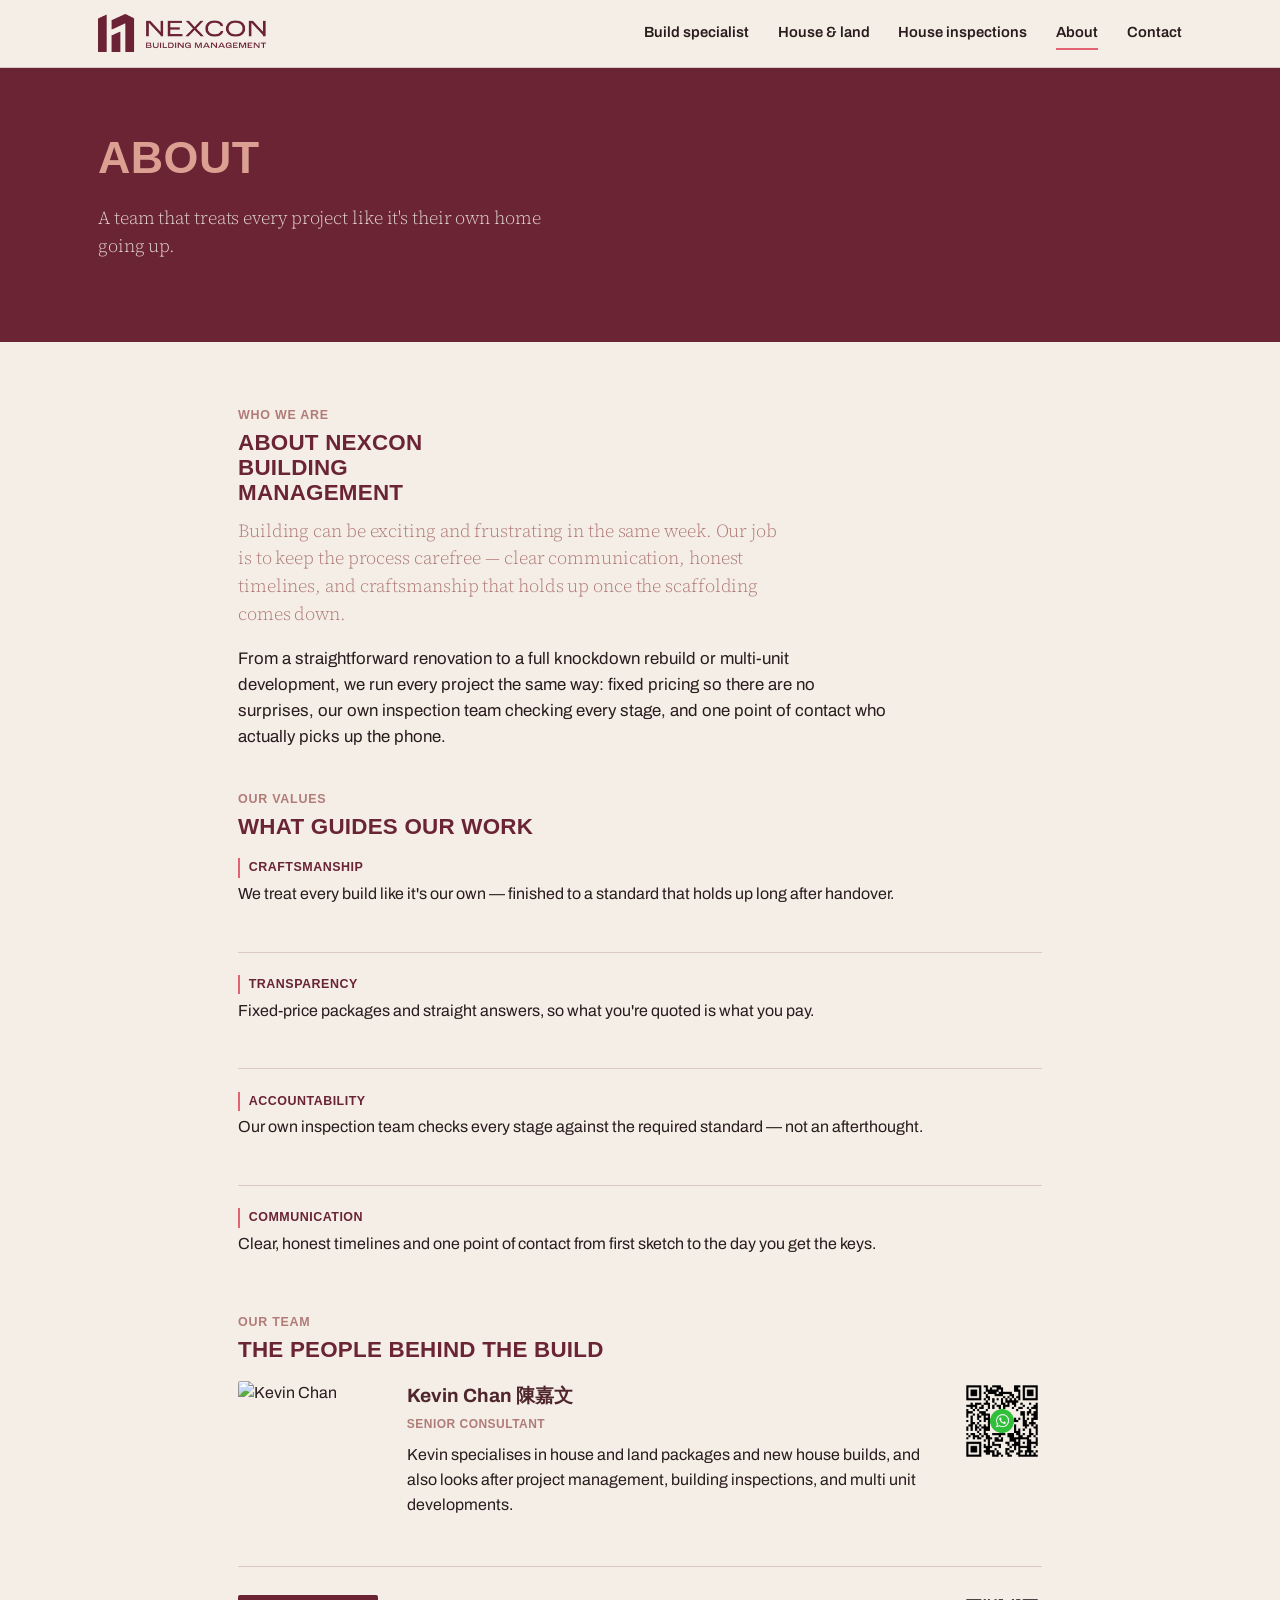
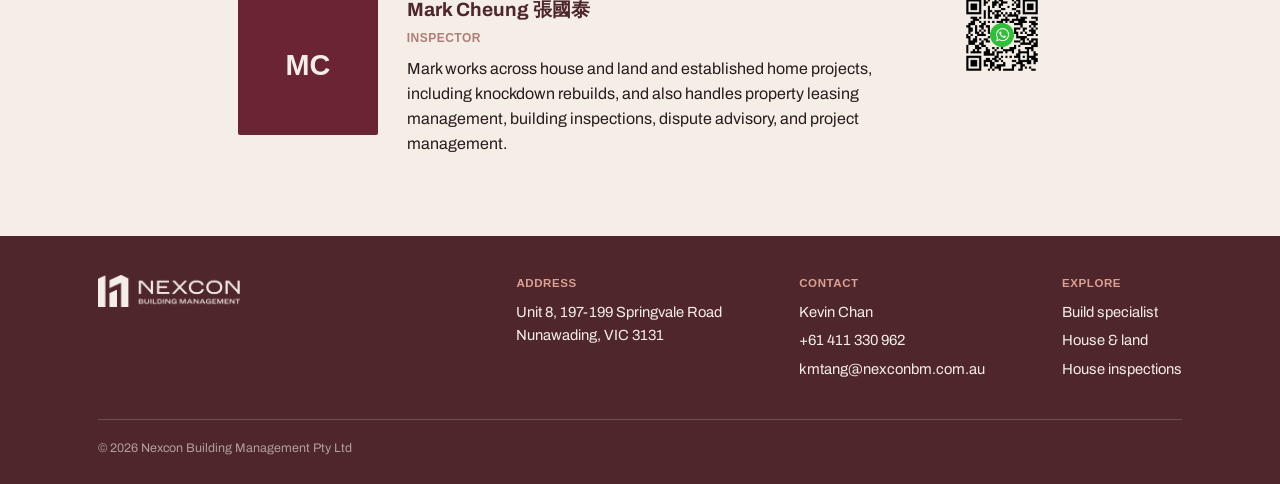
==== about/index.html @ 0f06428e "update" ====
<!DOCTYPE html>
<html lang="en">
<head>
<meta charset="UTF-8">
<meta name="viewport" content="width=device-width, initial-scale=1.0">
<title>About — Nexcon Building Management</title>
<meta name="description" content="Nexcon Building Management is a Melbourne-based building company specialising in renovations, knockdown rebuilds, custom design, and multi-unit development.">
<link rel="preconnect" href="https://fonts.googleapis.com">
<link rel="preconnect" href="https://fonts.gstatic.com" crossorigin>
<link href="https://fonts.googleapis.com/css2?family=Archivo+Expanded:wght@500;600;700;800&family=Archivo:wght@400;500;600;700&family=Source+Serif+Pro:ital,wght@0,300;0,400;1,300;1,400&display=swap" rel="stylesheet">
<link rel="stylesheet" href="../styles.css?v=2">
</head>
<body>

<a class="skip-link" href="#main">Skip to content</a>

<header class="site-header">
  <div class="header-inner">
    <a href="../home/#top" class="logo">
      <img src="../nexcon-logo-horizontal.png" alt="Nexcon Building Management" class="logo-img">
    </a>
    <nav class="site-nav" id="siteNav">
      <a href="../home/#services">Build specialist</a>
      <a href="../home/#house-and-land">House &amp; land</a>
      <a href="../home/#inspection">House inspections</a>
      <a href="../about/" class="is-active">About</a>
      <a href="#footer-contact">Contact</a>
    </nav>
    <button class="nav-toggle" id="navToggle" aria-label="Toggle menu" aria-expanded="false" aria-controls="siteNav"><span></span></button>
  </div>
</header>


<main id="main">

  <div class="page-intro">
    <div class="page-intro-inner">
      <h1 class="heading heading-on-dark">About</h1>
      <p class="lede lede-on-dark">A team that treats every project like it's their own home going up.</p>
    </div>
  </div>

  <div class="content-block">
    <div class="wrap" style="max-width:900px;">
      <p class="eyebrow">Who we are</p>
      <h2 class="heading" style="font-size:1.4rem; max-width:20ch;">About Nexcon Building Management</h2>
      <p class="lede" style="max-width:60ch;">Building can be exciting and frustrating in the same week. Our job is to keep the process carefree — clear communication, honest timelines, and craftsmanship that holds up once the scaffolding comes down.</p>
      <p class="body-copy" style="font-size:1.05rem; max-width:65ch;">From a straightforward renovation to a full knockdown rebuild or multi-unit development, we run every project the same way: fixed pricing so there are no surprises, our own inspection team checking every stage, and one point of contact who actually picks up the phone.</p>

      <div style="margin-top:2.5rem;">
        <p class="eyebrow">Our values</p>
        <h2 class="heading" style="font-size:1.4rem; margin-bottom:1.2rem;">What guides our work</h2>
        <div class="service-list">
          <div class="service-item">
            <p class="detail-label">Craftsmanship</p>
            <p class="body-copy">We treat every build like it's our own — finished to a standard that holds up long after handover.</p>
          </div>
          <div class="service-item">
            <p class="detail-label">Transparency</p>
            <p class="body-copy">Fixed-price packages and straight answers, so what you're quoted is what you pay.</p>
          </div>
          <div class="service-item">
            <p class="detail-label">Accountability</p>
            <p class="body-copy">Our own inspection team checks every stage against the required standard — not an afterthought.</p>
          </div>
          <div class="service-item">
            <p class="detail-label">Communication</p>
            <p class="body-copy">Clear, honest timelines and one point of contact from first sketch to the day you get the keys.</p>
          </div>
        </div>
      </div>

      <div style="margin-top:2.5rem;">
        <p class="eyebrow">Our team</p>
        <h2 class="heading" style="font-size:1.4rem; margin-bottom:1.2rem;">The people behind the build</h2>
        <div class="team-list">
          <div class="team-member">
            <img src="kevin-face.jpeg" alt="Kevin Chan" class="team-photo">
            <div>
              <p class="team-name">Kevin Chan 陳嘉文</p>
              <p class="team-role">Senior Consultant</p>
              <p class="body-copy">Kevin specialises in house and land packages and new house builds, and also looks after project management, building inspections, and multi unit developments.</p>
            </div>
            <img src="Kevin-whatsapp-QRcode.png" alt="Scan to chat with Kevin on WhatsApp" class="whatsapp-qr">
          </div>
          <div class="team-member">
            <div class="team-photo team-photo-placeholder" aria-hidden="true">MC</div>
            <div>
              <p class="team-name">Mark Cheung 張國泰</p>
              <p class="team-role">Inspector</p>
              <p class="body-copy">Mark works across house and land and established home projects, including knockdown rebuilds, and also handles property leasing management, building inspections, dispute advisory, and project management.</p>
            </div>
            <img src="Mark-whatsapp-QRcode.png" alt="Scan to chat with Mark on WhatsApp" class="whatsapp-qr">
          </div>
        </div>
      </div>
    </div>
  </div>

</main>

<footer id="footer-contact">
  <div class="wrap">
    <div class="footer-inner">
      <div class="footer-logo">
        <img src="../nexcon-logo-horizontal-light.png" alt="Nexcon Building Management" class="logo-img">
      </div>
      <div class="footer-cols">
        <div class="footer-col">
          <h4>Address</h4>
          <p>Unit 8, 197-199 Springvale Road<br>Nunawading, VIC 3131</p>
        </div>
        <div class="footer-col">
          <h4>Contact</h4>
          <a href="Kevin-Chan">Kevin Chan</a>
          <a href="tel:+61411330962">+61 411 330 962</a>
          <a href="mailto:kmtang@nexconbm.com.au">kmtang@nexconbm.com.au</a>
        </div>
        <div class="footer-col">
          <h4>Explore</h4>
          <a href="../home/#services">Build specialist</a>
          <a href="../home/#house-and-land">House &amp; land</a>
          <a href="../home/#inspection">House inspections</a>
        </div>
      </div>
    </div>
    <div class="footer-bottom">&copy; <span id="year"></span> Nexcon Building Management Pty Ltd</div>
  </div>
</footer>

<script>
  const navToggle = document.getElementById('navToggle');
  const siteNav = document.getElementById('siteNav');
  navToggle.addEventListener('click', () => {
    const open = siteNav.classList.toggle('is-open');
    navToggle.setAttribute('aria-expanded', String(open));
  });
  siteNav.querySelectorAll('a').forEach(link => {
    link.addEventListener('click', () => {
      siteNav.classList.remove('is-open');
      navToggle.setAttribute('aria-expanded', 'false');
    });
  });

  document.getElementById('year').textContent = new Date().getFullYear();
</script>


</body>
</html>
---- styles.css ----
:root{
  --bordeaux:#6A2434;
  --mahogany:#4F262B;
  --rosewood:#B17C78;
  --blush:#DCA093;
  --sandstone:#F4EEE7;
  --rosette:#E26473;
  --ochre:#B78C00;
  --text:#2A1B1D;
  --line-on-sand: rgba(106,36,52,0.18);
  --line-on-bordeaux: rgba(220,160,147,0.22);
  --ex: "Archivo Expanded", sans-serif;
  --sans: "Archivo", -apple-system, Segoe UI, sans-serif;
  --serif: "Source Serif Pro", Georgia, serif;
  --max: 1180px;
}
*{box-sizing:border-box;}
html{scroll-behavior:smooth;}
@media (prefers-reduced-motion: reduce){ html{scroll-behavior:auto;} }
body{margin:0; font-family:var(--sans); background:var(--sandstone); color:var(--text); line-height:1.55; -webkit-font-smoothing:antialiased;}
p{margin:0 0 1em;}
a{color:inherit;}
svg{display:block;}
.visually-hidden{position:absolute;width:1px;height:1px;overflow:hidden;clip:rect(0 0 0 0);}
.skip-link{position:absolute; left:-999px; top:0; background:var(--rosette); color:#fff; padding:0.75em 1.2em; z-index:1000; font-weight:600;}
.skip-link:focus{left:1em; top:1em;}
:focus-visible{ outline:2px solid var(--rosette); outline-offset:3px; }

.wrap{max-width:var(--max); margin:0 auto; padding:0 clamp(1.25rem, 4vw, 3rem);}

/* type roles per brand system */
.eyebrow{font-family:var(--ex); font-weight:700; text-transform:uppercase; letter-spacing:0.06em; font-size:0.78rem; color:var(--rosewood); margin:0 0 0.4em;}
.heading{font-family:var(--ex); font-weight:700; text-transform:uppercase; letter-spacing:0.01em; line-height:1.12; margin:0 0 0.5em; color:var(--bordeaux);}
.heading-on-dark{color:var(--blush);}
.lede{font-family:var(--serif); font-weight:300; font-size:1.15rem; color:var(--rosewood); line-height:1.5; letter-spacing:-0.005em;}
.lede-on-dark{color:rgba(244,238,231,0.85);}
.detail-label{font-family:var(--ex); font-weight:600; text-transform:uppercase; letter-spacing:0.04em; font-size:0.78rem; color:var(--bordeaux); margin:0 0 0.35em; padding-left:0.7em; border-left:2px solid var(--rosette);}
.body-copy{font-family:var(--sans); font-size:1rem; color:var(--text);}
.statement{font-family:var(--ex); font-weight:700; text-transform:uppercase; font-size:clamp(1.5rem,3vw,2rem); color:var(--bordeaux); line-height:1.25;}
.quote{font-family:var(--serif); font-style:italic; font-weight:300; color:var(--rosewood); letter-spacing:-0.01em;}

/* ---------- header ---------- */
.site-header{position:sticky; top:0; z-index:100; background:var(--sandstone); border-bottom:1px solid var(--line-on-sand);}
.header-inner{max-width:var(--max); margin:0 auto; padding:0.9rem clamp(1.25rem,4vw,3rem); display:flex; align-items:center; justify-content:space-between; gap:1.5rem;}
.logo{display:flex; align-items:center; text-decoration:none;}
.logo-img{height:38px; width:auto; display:block;}
.site-nav{display:flex; align-items:center; gap:clamp(1rem,2.5vw,1.8rem);}
.site-nav a{text-decoration:none; font-size:0.92rem; font-weight:600; color:var(--text); padding:0.3em 0; border-bottom:2px solid transparent;}
.site-nav a:hover{border-color:var(--rosette);}
.site-nav a.is-active{border-color:var(--rosette);}
.pill{display:inline-block; font-family:var(--sans); font-weight:700; font-size:0.85rem; text-decoration:none; padding:0.7em 1.4em; border-radius:999px; transition:background-color .2s, color .2s;}
.pill-primary{background:var(--bordeaux); color:var(--sandstone);}
.pill-primary:hover{background:var(--mahogany);}
.pill-outline{border:1.5px solid var(--sandstone); color:var(--sandstone);}
.pill-outline:hover{background:rgba(244,238,231,0.12);}
.nav-toggle{display:none; width:2.2rem; height:2.2rem; border:none; background:none; cursor:pointer; position:relative;}
.nav-toggle::before, .nav-toggle span, .nav-toggle::after{content:""; position:absolute; left:0.35rem; right:0.35rem; height:2px; background:var(--bordeaux);}
.nav-toggle::before{top:0.65rem;} .nav-toggle span{top:1.05rem;} .nav-toggle::after{top:1.45rem;}
@media (max-width:860px){
  .nav-toggle{display:block;}
  .site-nav{position:absolute; top:100%; left:0; right:0; background:var(--sandstone); flex-direction:column; align-items:flex-start; padding:1rem clamp(1.25rem,4vw,3rem) 1.5rem; gap:0.9rem; border-bottom:1px solid var(--line-on-sand); display:none;}
  .site-nav.is-open{display:flex;}
}

/* ---------- hero ---------- */
.hero{background-color:var(--bordeaux); color:var(--sandstone); background-image:url('linework-mahogany.png'); background-repeat:no-repeat; background-position:center -500px; background-size:135% auto;}
.hero-inner{max-width:var(--max); margin:0 auto; padding:clamp(3rem,7vw,5.5rem) clamp(1.25rem,4vw,3rem) clamp(3.5rem,8vw,6rem); display:grid; grid-template-columns:1.1fr 0.9fr; gap:clamp(2rem,5vw,4rem); align-items:center; position:relative; z-index:1;}
.hero h1{font-size:clamp(2.1rem,4.6vw,3.3rem);}
.hero .lede{max-width:36ch; font-size:1.15rem;}
.hero-actions{display:flex; flex-wrap:wrap; gap:0.9rem; margin-top:1.7rem;}
.hero-motif{width:100%;}
.hero-motif svg{width:100%; height:auto;}
@media (max-width:900px){ .hero-inner{grid-template-columns:1fr;} .hero-motif{order:-1; max-width:340px; margin:0 auto;} }

/* ---------- page intro (used on non-home pages, same visual language as homepage dividers) ---------- */
.page-intro{background-color:var(--bordeaux); color:var(--blush); position:relative;}
.page-intro-inner{max-width:var(--max); margin:0 auto; padding:clamp(2.6rem,6vw,4rem) clamp(1.25rem,4vw,3rem); position:relative; z-index:1;}
.page-intro h1{font-size:clamp(1.9rem,4vw,2.8rem); max-width:16ch;}
.page-intro .lede{max-width:52ch; margin-top:0.6rem;}

/* ---------- trust strip ---------- */
.trust-strip{background:var(--mahogany);}
.trust-strip-inner{display:grid; grid-template-columns:repeat(4,1fr); gap:1.5rem; padding:1.6rem 0;}
.trust-item{text-align:center; padding:0 0.5rem;}
.trust-figure{font-family:var(--ex); font-weight:800; font-size:1.3rem; color:var(--blush); margin:0 0 0.2em;}
.trust-label{font-family:var(--sans); font-size:0.85rem; color:rgba(244,238,231,0.85); margin:0;}
@media (max-width:700px){ .trust-strip-inner{grid-template-columns:1fr; text-align:center;} }

/* ---------- section divider (mirrors the brand deck's own section pages) ---------- */
.divider{background-color:var(--bordeaux); color:var(--blush); position:relative;}
.divider-inner{max-width:var(--max); margin:0 auto; padding:clamp(2.6rem,6vw,4rem) clamp(1.25rem,4vw,3rem); position:relative; z-index:1;}
.divider .num{font-family:var(--ex); font-weight:700; font-size:0.85rem; color:var(--sandstone); margin-bottom:1.4rem;}
.divider h2{font-size:clamp(1.9rem,4vw,2.8rem); max-width:14ch;}
.divider .lede{max-width:52ch; margin-top:0.6rem;}

/* ---------- content block (label sidebar + content, per brand grid) ---------- */
.content-block{padding:clamp(2.6rem,6vw,4rem) 0;}
.content-grid{display:grid; grid-template-columns:0.85fr 2fr; gap:clamp(1.5rem,4vw,3rem);}
.content-side{border-left:1px solid var(--line-on-sand); padding-left:clamp(1.2rem,3vw,2rem);}
.content-side .heading{font-size:1.15rem;}
@media (max-width:820px){ .content-grid{grid-template-columns:1fr;} .content-side{border-left:none; padding-left:0; border-top:1px solid var(--line-on-sand); padding-top:1.2rem;} }

/* services list (also reused for values lists etc.) */
.service-list{display:grid; gap:1.8rem;}
.service-item{padding-top:1.4rem; border-top:1px solid var(--line-on-sand);}
.service-item:first-child{border-top:none; padding-top:0;}
.service-item h3{font-family:var(--sans); font-weight:700; font-size:1.15rem; margin:0 0 0.4em; color:var(--mahogany);}
.service-item-media{display:grid; grid-template-columns:200px 1fr; gap:1.5rem; align-items:start;}
.service-img{width:200px; height:150px; object-fit:cover; border-radius:2px;}
@media (max-width:600px){ .service-item-media{grid-template-columns:1fr;} .service-img{width:100%; height:180px;} }

/* house and land: listing-card styled after the real property sheet */
.listing{display:grid; grid-template-columns:0.75fr 1fr 1fr; gap:0; border:1px solid var(--line-on-sand); margin-bottom:2.4rem;}
.listing-spec{background:var(--bordeaux); color:var(--sandstone); padding:1.6rem;}
.listing-spec .pkg-name{font-family:var(--ex); font-weight:700; text-transform:uppercase; font-size:1.2rem; margin-bottom:0.9rem;}
.listing-spec dl{margin:0; font-size:0.85rem;}
.listing-spec dt{color:var(--blush); font-family:var(--ex); font-weight:600; text-transform:uppercase; font-size:0.68rem; letter-spacing:0.05em; margin-top:0.7em;}
.listing-spec dd{margin:0.15em 0 0; font-family:var(--sans);}
.listing-plan{padding:1.6rem; display:flex; align-items:center; justify-content:center; background:var(--sandstone);}
.listing-plan svg{width:100%; height:auto; max-width:260px;}
.listing-features{padding:1.6rem; background:#fff;}
.listing-features h4{font-family:var(--ex); font-weight:700; text-transform:uppercase; font-size:0.85rem; color:var(--bordeaux); margin:0 0 0.8em;}
.listing-features ul{margin:0; padding-left:1.1em; font-size:0.92rem;}
.listing-features li{margin-bottom:0.5em;}
@media (max-width:820px){ .listing{grid-template-columns:1fr;} }

.package-sheet{margin-top:1rem; border-top:1px solid var(--bordeaux);}
.package-row{display:grid; grid-template-columns:1.1fr repeat(4,0.8fr) 0.9fr; gap:1rem; padding:1rem 0; border-bottom:1px solid var(--line-on-sand); align-items:center; font-size:0.92rem;}
.package-row.head{font-family:var(--ex); font-size:0.68rem; text-transform:uppercase; letter-spacing:0.05em; color:var(--rosewood); font-weight:700; border-bottom:1px solid var(--bordeaux);}
.package-row .name{font-weight:700; color:var(--mahogany);}
.package-row .price{color:var(--rosette); font-weight:700;}
.note{font-family:var(--serif); font-style:italic; font-weight:300; color:var(--rosewood); font-size:0.92rem; margin-top:1rem;}
@media (max-width:760px){
  .package-row{grid-template-columns:1fr 1fr; row-gap:0.3rem;}
  .package-row.head{display:none;}
  .package-row .name{grid-column:1/-1; font-size:1.05rem; margin-bottom:0.3rem;}
}

/* inspection process */
.process{list-style:none; margin:0; padding:0; display:grid; gap:1.7rem; max-width:640px;}
.process li{display:grid; grid-template-columns:2.4rem 1fr; gap:1.1rem;}
.process .num{font-family:var(--ex); font-weight:700; font-size:1.15rem; color:var(--bordeaux); border:1.5px solid var(--bordeaux); width:2.4rem; height:2.4rem; border-radius:50%; display:flex; align-items:center; justify-content:center;}
.process h3{font-family:var(--sans); font-weight:700; font-size:1.05rem; margin:0 0 0.3em; color:var(--mahogany);}

.callout{display:flex; gap:1rem; margin-top:2.2rem; padding-left:1rem; border-left:2px solid var(--rosette); max-width:520px;}
.callout p{margin:0; font-size:1.2rem;}

/* about statement */
.about-block .quote{font-size:clamp(1.3rem,2.6vw,1.7rem); max-width:26ch; margin-bottom:0.6em;}

/* team */
.team-list{display:grid; gap:2rem;}
.team-member{display:grid; grid-template-columns:140px 1fr auto; gap:1.8rem; align-items:start; padding-top:1.8rem; border-top:1px solid var(--line-on-sand);}
.team-member:first-child{border-top:none; padding-top:0;}
.team-photo{width:140px; height:140px; border-radius:2px; object-fit:cover; display:block;}
.team-photo-placeholder{background:var(--bordeaux); color:var(--sandstone); font-family:var(--ex); font-weight:700; font-size:1.8rem; display:flex; align-items:center; justify-content:center;}
.team-name{font-family:var(--sans); font-weight:700; font-size:1.2rem; color:var(--mahogany); margin:0 0 0.2em;}
.team-role{font-family:var(--ex); font-weight:600; text-transform:uppercase; letter-spacing:0.04em; font-size:0.75rem; color:var(--rosewood); margin:0 0 0.8em;}
@media (max-width:600px){
  .team-member{grid-template-columns:1fr;}
  .team-photo{width:100%; height:220px;}
}

/* whatsapp qr (to the right of a team member's profile) */
.whatsapp-qr{width:80px; height:80px; object-fit:contain; border-radius:2px;}

/* footer */
footer{background:var(--mahogany); color:var(--sandstone); padding:2.4rem 0 1.6rem;}
.footer-inner{display:flex; flex-wrap:wrap; justify-content:space-between; gap:1.6rem; align-items:flex-start;}
.footer-logo{display:flex; align-items:center;}
.footer-logo .logo-img{height:32px;}
.footer-cols{display:flex; gap:clamp(2rem,6vw,5rem); flex-wrap:wrap;}
.footer-col h4{font-family:var(--ex); font-weight:700; text-transform:uppercase; font-size:0.72rem; letter-spacing:0.05em; color:var(--blush); margin:0 0 0.7em;}
.footer-col p, .footer-col a{font-size:0.92rem; margin:0 0 0.4em; text-decoration:none; display:block; color:var(--sandstone);}
.footer-bottom{margin-top:2rem; padding-top:1.2rem; border-top:1px solid rgba(244,238,231,0.2); font-size:0.78rem; color:rgba(244,238,231,0.6);}
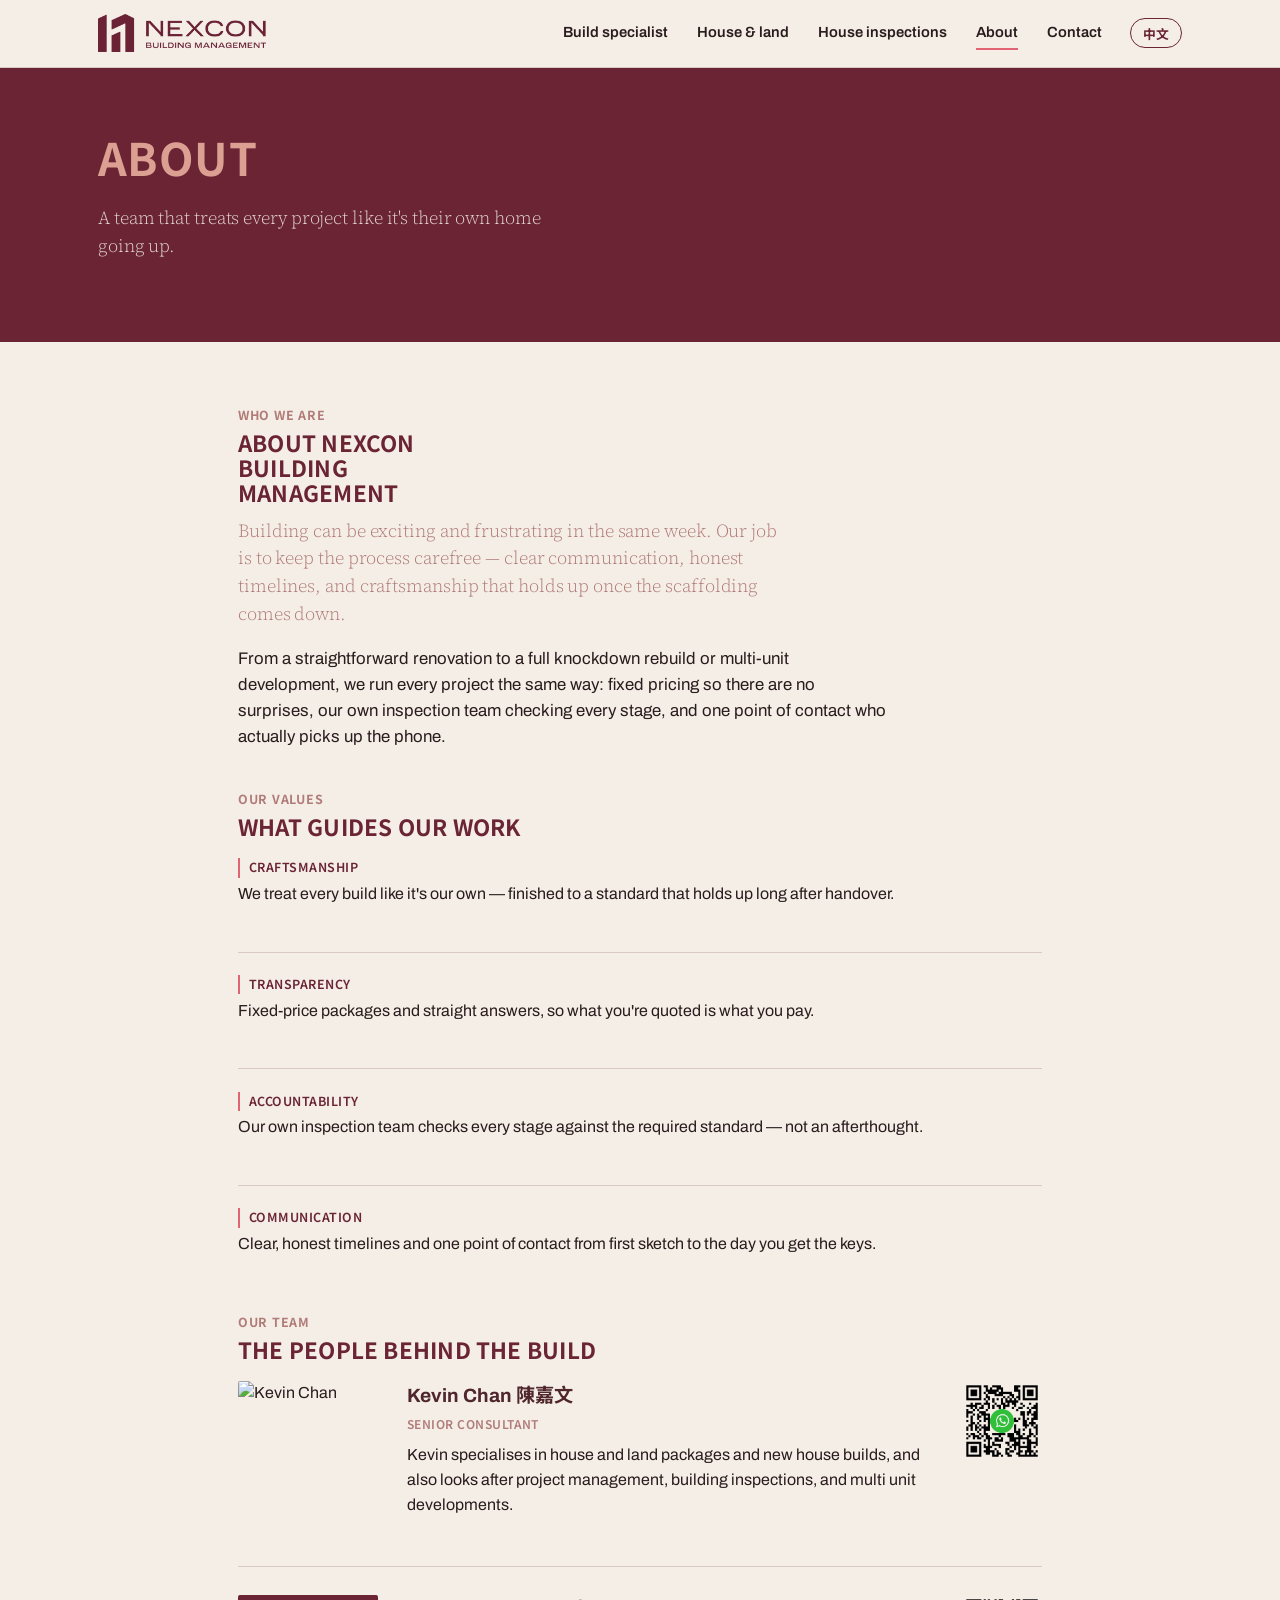
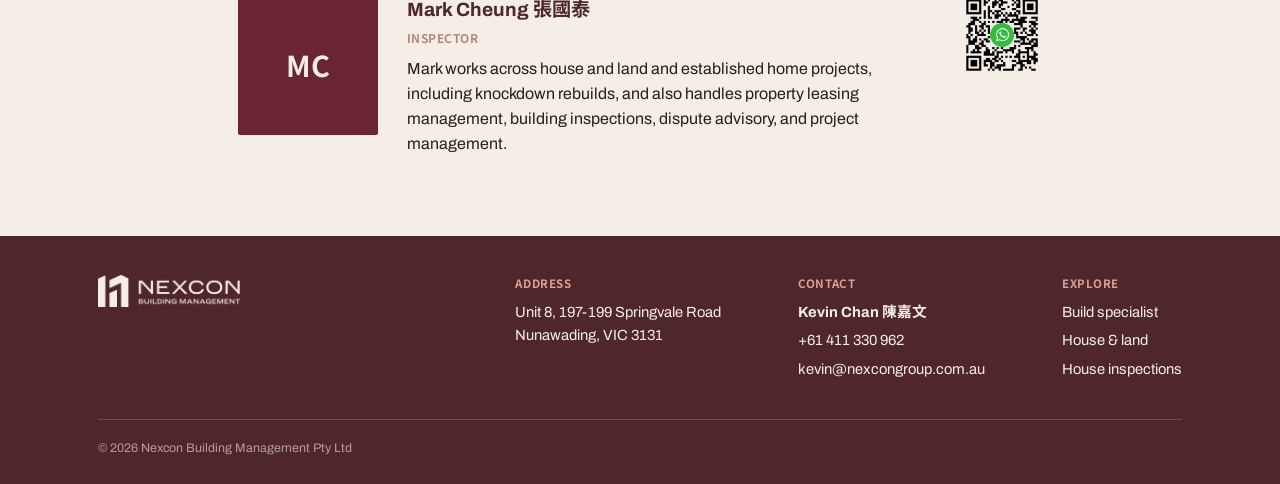
==== commit b6bffd78: "Added tranditional chinese user can now check traditional Chinese in the website" ====
--- a/about/index.html
+++ b/about/index.html
@@ -7,12 +7,12 @@
 <meta name="description" content="Nexcon Building Management is a Melbourne-based building company specialising in renovations, knockdown rebuilds, custom design, and multi-unit development.">
 <link rel="preconnect" href="https://fonts.googleapis.com">
 <link rel="preconnect" href="https://fonts.gstatic.com" crossorigin>
-<link href="https://fonts.googleapis.com/css2?family=Archivo+Expanded:wght@500;600;700;800&family=Archivo:wght@400;500;600;700&family=Source+Serif+Pro:ital,wght@0,300;0,400;1,300;1,400&display=swap" rel="stylesheet">
-<link rel="stylesheet" href="../styles.css?v=2">
+<link href="https://fonts.googleapis.com/css2?family=Archivo+Expanded:wght@500;600;700;800&family=Archivo:wght@400;500;600;700&family=Source+Serif+Pro:ital,wght@0,300;0,400;1,300;1,400&family=Noto+Sans+TC:wght@400;500;600;700;800&display=swap" rel="stylesheet">
+<link rel="stylesheet" href="../styles.css?v=9">
 </head>
 <body>
 
-<a class="skip-link" href="#main">Skip to content</a>
+<a class="skip-link" href="#main" data-i18n="skip_link">Skip to content</a>
 
 <header class="site-header">
   <div class="header-inner">
@@ -20,11 +20,12 @@
       <img src="../nexcon-logo-horizontal.png" alt="Nexcon Building Management" class="logo-img">
     </a>
     <nav class="site-nav" id="siteNav">
-      <a href="../home/#services">Build specialist</a>
-      <a href="../home/#house-and-land">House &amp; land</a>
-      <a href="../home/#inspection">House inspections</a>
-      <a href="../about/" class="is-active">About</a>
-      <a href="#footer-contact">Contact</a>
+      <a href="../home/#services" data-i18n="nav_services">Build specialist</a>
+      <a href="../home/#house-and-land" data-i18n="nav_house_land">House &amp; land</a>
+      <a href="../home/#inspection" data-i18n="nav_inspections">House inspections</a>
+      <a href="../about/" class="is-active" data-i18n="nav_about">About</a>
+      <a href="../home/#footer-contact" data-i18n="nav_contact">Contact</a>
+      <button id="langToggle" class="lang-toggle" type="button" aria-label="切換至中文">中文</button>
     </nav>
     <button class="nav-toggle" id="navToggle" aria-label="Toggle menu" aria-expanded="false" aria-controls="siteNav"><span></span></button>
   </div>
@@ -35,51 +36,51 @@
 
   <div class="page-intro">
     <div class="page-intro-inner">
-      <h1 class="heading heading-on-dark">About</h1>
-      <p class="lede lede-on-dark">A team that treats every project like it's their own home going up.</p>
+      <h1 class="heading heading-on-dark" data-i18n="about_page_h1">About</h1>
+      <p class="lede lede-on-dark" data-i18n="about_page_lede">A team that treats every project like it's their own home going up.</p>
     </div>
   </div>
 
   <div class="content-block">
     <div class="wrap" style="max-width:900px;">
-      <p class="eyebrow">Who we are</p>
-      <h2 class="heading" style="font-size:1.4rem; max-width:20ch;">About Nexcon Building Management</h2>
-      <p class="lede" style="max-width:60ch;">Building can be exciting and frustrating in the same week. Our job is to keep the process carefree — clear communication, honest timelines, and craftsmanship that holds up once the scaffolding comes down.</p>
-      <p class="body-copy" style="font-size:1.05rem; max-width:65ch;">From a straightforward renovation to a full knockdown rebuild or multi-unit development, we run every project the same way: fixed pricing so there are no surprises, our own inspection team checking every stage, and one point of contact who actually picks up the phone.</p>
+      <p class="eyebrow" data-i18n="about_eyebrow">Who we are</p>
+      <h2 class="heading" style="font-size:1.4rem; max-width:20ch;" data-i18n="about_h2">About Nexcon Building Management</h2>
+      <p class="lede" style="max-width:60ch;" data-i18n="about_lede">Building can be exciting and frustrating in the same week. Our job is to keep the process carefree — clear communication, honest timelines, and craftsmanship that holds up once the scaffolding comes down.</p>
+      <p class="body-copy" style="font-size:1.05rem; max-width:65ch;" data-i18n="about_body">From a straightforward renovation to a full knockdown rebuild or multi-unit development, we run every project the same way: fixed pricing so there are no surprises, our own inspection team checking every stage, and one point of contact who actually picks up the phone.</p>
 
       <div style="margin-top:2.5rem;">
-        <p class="eyebrow">Our values</p>
-        <h2 class="heading" style="font-size:1.4rem; margin-bottom:1.2rem;">What guides our work</h2>
+        <p class="eyebrow" data-i18n="values_eyebrow">Our values</p>
+        <h2 class="heading" style="font-size:1.4rem; margin-bottom:1.2rem;" data-i18n="values_h2">What guides our work</h2>
         <div class="service-list">
           <div class="service-item">
-            <p class="detail-label">Craftsmanship</p>
-            <p class="body-copy">We treat every build like it's our own — finished to a standard that holds up long after handover.</p>
+            <p class="detail-label" data-i18n="val_craft_label">Craftsmanship</p>
+            <p class="body-copy" data-i18n="val_craft_body">We treat every build like it's our own — finished to a standard that holds up long after handover.</p>
           </div>
           <div class="service-item">
-            <p class="detail-label">Transparency</p>
-            <p class="body-copy">Fixed-price packages and straight answers, so what you're quoted is what you pay.</p>
+            <p class="detail-label" data-i18n="val_transp_label">Transparency</p>
+            <p class="body-copy" data-i18n="val_transp_body">Fixed-price packages and straight answers, so what you're quoted is what you pay.</p>
           </div>
           <div class="service-item">
-            <p class="detail-label">Accountability</p>
-            <p class="body-copy">Our own inspection team checks every stage against the required standard — not an afterthought.</p>
+            <p class="detail-label" data-i18n="val_account_label">Accountability</p>
+            <p class="body-copy" data-i18n="val_account_body">Our own inspection team checks every stage against the required standard — not an afterthought.</p>
           </div>
           <div class="service-item">
-            <p class="detail-label">Communication</p>
-            <p class="body-copy">Clear, honest timelines and one point of contact from first sketch to the day you get the keys.</p>
+            <p class="detail-label" data-i18n="val_comm_label">Communication</p>
+            <p class="body-copy" data-i18n="val_comm_body">Clear, honest timelines and one point of contact from first sketch to the day you get the keys.</p>
           </div>
         </div>
       </div>
 
       <div style="margin-top:2.5rem;">
-        <p class="eyebrow">Our team</p>
-        <h2 class="heading" style="font-size:1.4rem; margin-bottom:1.2rem;">The people behind the build</h2>
+        <p class="eyebrow" data-i18n="team_eyebrow">Our team</p>
+        <h2 class="heading" style="font-size:1.4rem; margin-bottom:1.2rem;" data-i18n="team_h2">The people behind the build</h2>
         <div class="team-list">
           <div class="team-member">
             <img src="kevin-face.jpeg" alt="Kevin Chan" class="team-photo">
             <div>
               <p class="team-name">Kevin Chan 陳嘉文</p>
-              <p class="team-role">Senior Consultant</p>
-              <p class="body-copy">Kevin specialises in house and land packages and new house builds, and also looks after project management, building inspections, and multi unit developments.</p>
+              <p class="team-role" data-i18n="kevin_role">Senior Consultant</p>
+              <p class="body-copy" data-i18n="kevin_body">Kevin specialises in house and land packages and new house builds, and also looks after project management, building inspections, and multi unit developments.</p>
             </div>
             <img src="Kevin-whatsapp-QRcode.png" alt="Scan to chat with Kevin on WhatsApp" class="whatsapp-qr">
           </div>
@@ -87,8 +88,8 @@
             <div class="team-photo team-photo-placeholder" aria-hidden="true">MC</div>
             <div>
               <p class="team-name">Mark Cheung 張國泰</p>
-              <p class="team-role">Inspector</p>
-              <p class="body-copy">Mark works across house and land and established home projects, including knockdown rebuilds, and also handles property leasing management, building inspections, dispute advisory, and project management.</p>
+              <p class="team-role" data-i18n="mark_role">Inspector</p>
+              <p class="body-copy" data-i18n="mark_body">Mark works across house and land and established home projects, including knockdown rebuilds, and also handles property leasing management, building inspections, dispute advisory, and project management.</p>
             </div>
             <img src="Mark-whatsapp-QRcode.png" alt="Scan to chat with Mark on WhatsApp" class="whatsapp-qr">
           </div>
@@ -107,20 +108,20 @@
       </div>
       <div class="footer-cols">
         <div class="footer-col">
-          <h4>Address</h4>
+          <h4 data-i18n="footer_address_label">Address</h4>
           <p>Unit 8, 197-199 Springvale Road<br>Nunawading, VIC 3131</p>
         </div>
         <div class="footer-col">
-          <h4>Contact</h4>
-          <a href="Kevin-Chan">Kevin Chan</a>
+          <h4 data-i18n="footer_contact_label">Contact</h4>
+          <p class="footer-contact-name">Kevin Chan 陳嘉文</p>
           <a href="tel:+61411330962">+61 411 330 962</a>
-          <a href="mailto:kmtang@nexconbm.com.au">kmtang@nexconbm.com.au</a>
+          <a href="mailto:kevin@nexcongroup.com.au">kevin@nexcongroup.com.au</a>
         </div>
         <div class="footer-col">
-          <h4>Explore</h4>
-          <a href="../home/#services">Build specialist</a>
-          <a href="../home/#house-and-land">House &amp; land</a>
-          <a href="../home/#inspection">House inspections</a>
+          <h4 data-i18n="footer_explore_label">Explore</h4>
+          <a href="../home/#services" data-i18n="nav_services">Build specialist</a>
+          <a href="../home/#house-and-land" data-i18n="nav_house_land">House &amp; land</a>
+          <a href="../home/#inspection" data-i18n="nav_inspections">House inspections</a>
         </div>
       </div>
     </div>
@@ -128,6 +129,8 @@
   </div>
 </footer>
 
+<script src="../translations.js"></script>
+<script src="../i18n.js"></script>
 <script>
   const navToggle = document.getElementById('navToggle');
   const siteNav = document.getElementById('siteNav');
--- a/styles.css
+++ b/styles.css
@@ -9,9 +9,9 @@
   --text:#2A1B1D;
   --line-on-sand: rgba(106,36,52,0.18);
   --line-on-bordeaux: rgba(220,160,147,0.22);
-  --ex: "Archivo Expanded", sans-serif;
-  --sans: "Archivo", -apple-system, Segoe UI, sans-serif;
-  --serif: "Source Serif Pro", Georgia, serif;
+  --ex: "Archivo Expanded", "Noto Sans TC", sans-serif;
+  --sans: "Archivo", "Noto Sans TC", -apple-system, Segoe UI, sans-serif;
+  --serif: "Source Serif Pro", "Noto Sans TC", Georgia, serif;
   --max: 1180px;
 }
 *{box-sizing:border-box;}
@@ -48,6 +48,8 @@
 .site-nav a{text-decoration:none; font-size:0.92rem; font-weight:600; color:var(--text); padding:0.3em 0; border-bottom:2px solid transparent;}
 .site-nav a:hover{border-color:var(--rosette);}
 .site-nav a.is-active{border-color:var(--rosette);}
+.lang-toggle{font-family:var(--ex); font-weight:700; font-size:0.8rem; letter-spacing:0.02em; background:none; border:1.5px solid var(--bordeaux); color:var(--bordeaux); border-radius:999px; padding:0.35em 0.9em; cursor:pointer; transition:background-color .2s, color .2s;}
+.lang-toggle:hover{background:var(--bordeaux); color:var(--sandstone);}
 .pill{display:inline-block; font-family:var(--sans); font-weight:700; font-size:0.85rem; text-decoration:none; padding:0.7em 1.4em; border-radius:999px; transition:background-color .2s, color .2s;}
 .pill-primary{background:var(--bordeaux); color:var(--sandstone);}
 .pill-primary:hover{background:var(--mahogany);}
@@ -172,4 +174,5 @@
 .footer-cols{display:flex; gap:clamp(2rem,6vw,5rem); flex-wrap:wrap;}
 .footer-col h4{font-family:var(--ex); font-weight:700; text-transform:uppercase; font-size:0.72rem; letter-spacing:0.05em; color:var(--blush); margin:0 0 0.7em;}
 .footer-col p, .footer-col a{font-size:0.92rem; margin:0 0 0.4em; text-decoration:none; display:block; color:var(--sandstone);}
+.footer-contact-name{font-weight:700; color:var(--blush);}
 .footer-bottom{margin-top:2rem; padding-top:1.2rem; border-top:1px solid rgba(244,238,231,0.2); font-size:0.78rem; color:rgba(244,238,231,0.6);}
